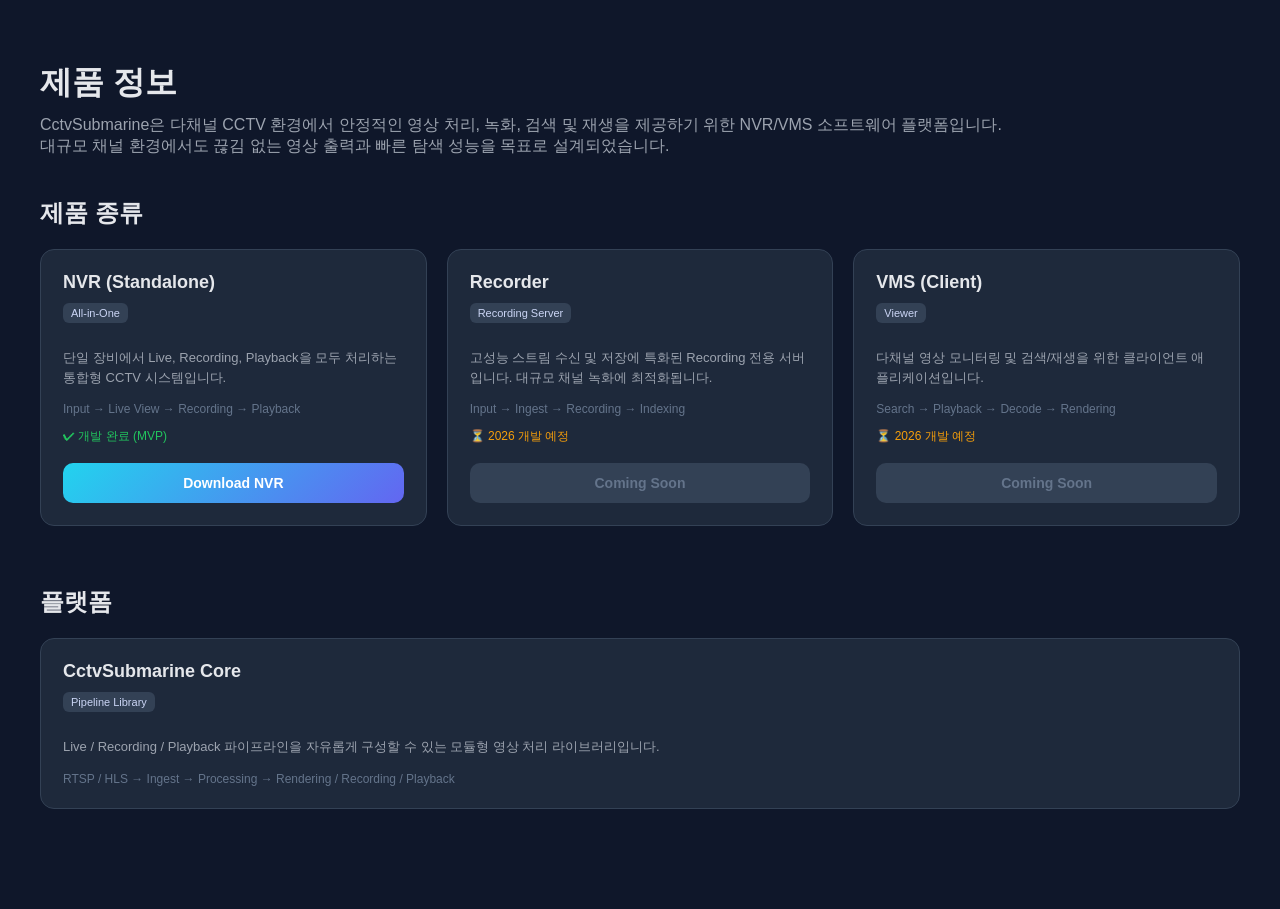
==== sub/products.html @ 97cc27fa "fix folder structure" ====
<!DOCTYPE html>
<html lang="ko">
<head>
<meta charset="UTF-8">
<meta name="viewport" content="width=device-width, initial-scale=1.0">
<title>CctvSubmarine - Products</title>

<style>
body {
    margin: 0;
    font-family: 'Segoe UI', 'Pretendard', sans-serif;
    background: #0f172a;
    color: #e5e7eb;
}

.container {
    max-width: 1200px;
    margin: 0 auto;
    padding: 40px 20px;
}

h1 {
    font-size: 32px;
    margin-bottom: 10px;
}

.subtitle {
    color: #9ca3af;
    margin-bottom: 40px;
}

/* section */
.section {
    margin-bottom: 60px;
}

/* cards */
.product-grid {
    display: grid;
    grid-template-columns: repeat(auto-fit, minmax(260px, 1fr));
    gap: 20px;
}

/* card */
.card {
    background: #1e293b;
    border: 1px solid #334155;
    border-radius: 14px;
    padding: 22px;
    transition: all 0.25s;
}

.card:hover {
    transform: translateY(-6px);
    border-color: #38bdf8;
}

.card h3 {
    margin: 0 0 10px;
    font-size: 18px;
}

.card .tag {
    display: inline-block;
    font-size: 11px;
    padding: 4px 8px;
    border-radius: 6px;
    margin-bottom: 12px;
    background: #334155;
    color: #cbd5f5;
}

.card p {
    font-size: 13px;
    color: #9ca3af;
    line-height: 1.5;
}

/* status */
.status {
    margin-top: 12px;
    font-size: 12px;
}

.status.done {
    color: #22c55e;
}

.status.progress {
    color: #f59e0b;
}

/* pipeline hint */
.pipeline {
    margin-top: 15px;
    font-size: 12px;
    color: #64748b;
}

/* mini download section */
.download-mini {
    margin-top: 18px;
}

/* 공통 버튼 */
.download-btn {
    display: block;
    width: 100%;
    text-align: center;
    padding: 12px 0;
    border-radius: 10px;
    font-size: 14px;
    font-weight: 600;
    text-decoration: none;
    transition: all 0.25s ease;
}

/* 활성 다운로드 버튼 */
.download-btn:not(.disabled) {
    background: linear-gradient(135deg, #22d3ee, #6366f1);
    color: white;
}

.download-btn:not(.disabled):hover {
    transform: translateY(-2px);
    box-shadow: 0 8px 20px rgba(0,0,0,0.35);
}

/* 비활성 */
.download-btn.disabled {
    background: #334155;
    color: #64748b;
    pointer-events: none;
}

</style>

</head>
<body>

<div class="container">

    <h1>제품 정보</h1>
    <div class="subtitle">
        CctvSubmarine은 다채널 CCTV 환경에서 안정적인 영상 처리, 녹화, 검색 및 재생을 제공하기 위한 NVR/VMS 소프트웨어 플랫폼입니다.<br>
        대규모 채널 환경에서도 끊김 없는 영상 출력과 빠른 탐색 성능을 목표로 설계되었습니다.    </div>

    <!-- PRODUCTS -->
    <div class="section">
        <h2>제품 종류</h2>

        <div class="product-grid">

            <!-- NVR -->
            <div class="card">
                <h3>NVR (Standalone)</h3>
                <div class="tag">All-in-One</div>

                <p>
                    단일 장비에서 Live, Recording, Playback을 모두 처리하는
                    통합형 CCTV 시스템입니다.
                </p>

                <div class="pipeline">
                    Input → Live View → Recording → Playback
                </div>

                <div class="status done">
                    ✔ 개발 완료 (MVP)
                </div>

                <div class="download-mini">
                    <a class="btn download-btn" href="/downloads/nvr.zip">
                        Download NVR
                    </a>
                </div>

            </div>

            <!-- RECORDER -->
            <div class="card">
                <h3>Recorder</h3>
                <div class="tag">Recording Server</div>

                <p>
                    고성능 스트림 수신 및 저장에 특화된 Recording 전용 서버입니다.
                    대규모 채널 녹화에 최적화됩니다.
                </p>

                <div class="pipeline">
                    Input → Ingest → Recording → Indexing
                </div>

                <div class="status progress">
                    ⏳ 2026 개발 예정
                </div>

                <div class="download-mini">
                    <a class="btn download-btn disabled" href="#">
                        Coming Soon
                    </a>
                </div>                
            </div>

            <!-- VMS -->
            <div class="card">
                <h3>VMS (Client)</h3>
                <div class="tag">Viewer</div>

                <p>
                    다채널 영상 모니터링 및 검색/재생을 위한 클라이언트 애플리케이션입니다.
                </p>

                <div class="pipeline">
                    Search → Playback → Decode → Rendering
                </div>

                <div class="status progress">
                    ⏳ 2026 개발 예정
                </div>

                <div class="download-mini">
                    <a class="btn download-btn disabled" href="#">
                        Coming Soon
                    </a>
                </div>                
            </div>

        </div>
    </div>

    <!-- PLATFORM -->
    <div class="section">
        <h2>플랫폼</h2>

        <div class="card">
            <h3>CctvSubmarine Core</h3>
            <div class="tag">Pipeline Library</div>

            <p>
                Live / Recording / Playback 파이프라인을 자유롭게 구성할 수 있는
                모듈형 영상 처리 라이브러리입니다.
            </p>

            <div class="pipeline">
                RTSP / HLS → Ingest → Processing → Rendering / Recording / Playback
            </div>
        </div>
    </div>

</div>

</body>
</html>


<script>
function sendHeight() {
    const height = document.body.scrollHeight;
    parent.postMessage({ 
        type: "resize", 
        source: "products",
        height: height 
    }, "*");
}

window.onload = sendHeight;
window.onresize = sendHeight;
</script>
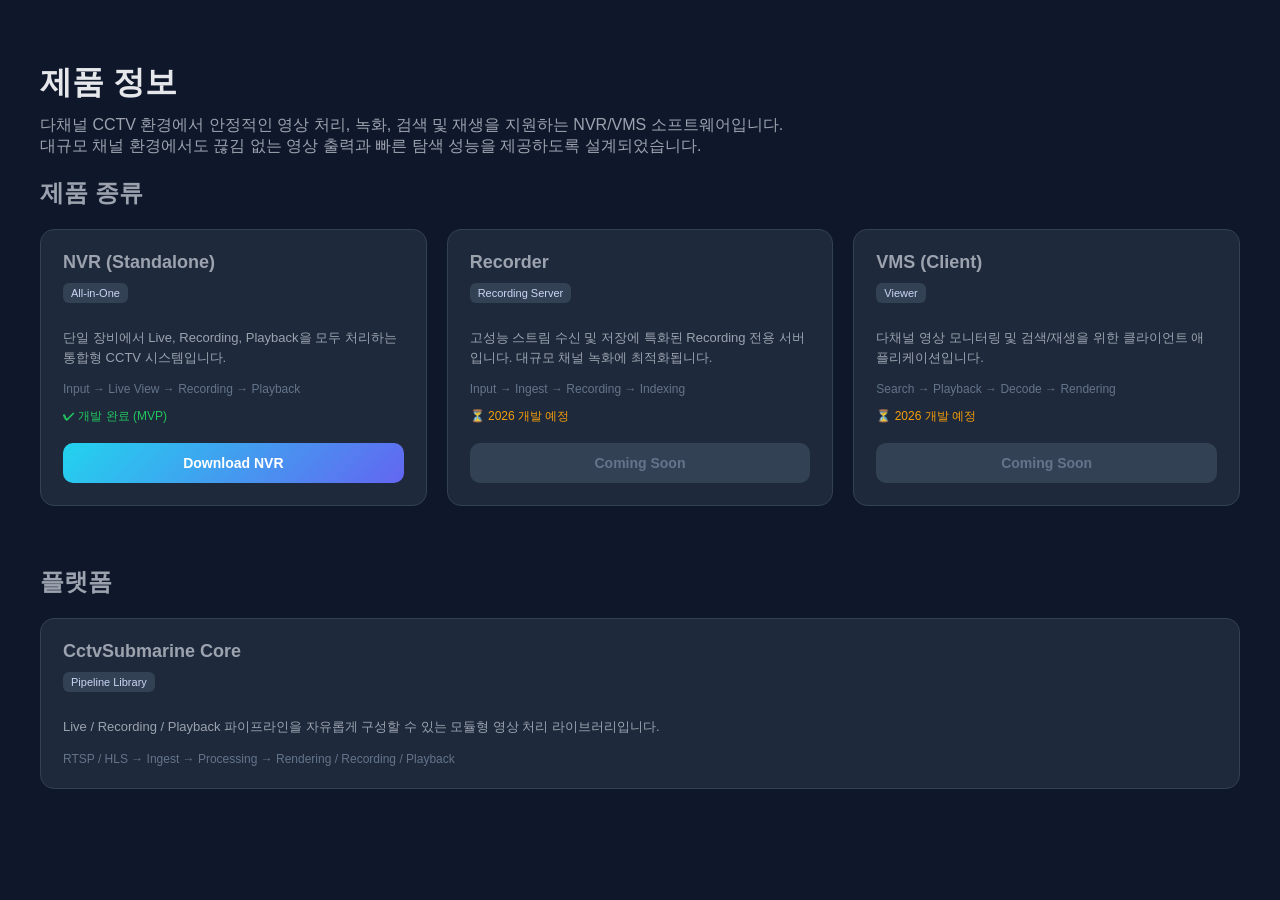
==== commit adc83a00: "제품 정보 설명 수정" ====
--- a/sub/products.html
+++ b/sub/products.html
@@ -142,9 +142,8 @@
 
     <h1>제품 정보</h1>
     <div class="subtitle">
-        CctvSubmarine은 다채널 CCTV 환경에서 안정적인 영상 처리, 녹화, 검색 및 재생을 제공하기 위한 NVR/VMS 소프트웨어 플랫폼입니다.<br>
-        대규모 채널 환경에서도 끊김 없는 영상 출력과 빠른 탐색 성능을 목표로 설계되었습니다.    </div>
-
+    다채널 CCTV 환경에서 안정적인 영상 처리, 녹화, 검색 및 재생을 지원하는 NVR/VMS 소프트웨어입니다.<br>
+    대규모 채널 환경에서도 끊김 없는 영상 출력과 빠른 탐색 성능을 제공하도록 설계되었습니다.
     <!-- PRODUCTS -->
     <div class="section">
         <h2>제품 종류</h2>
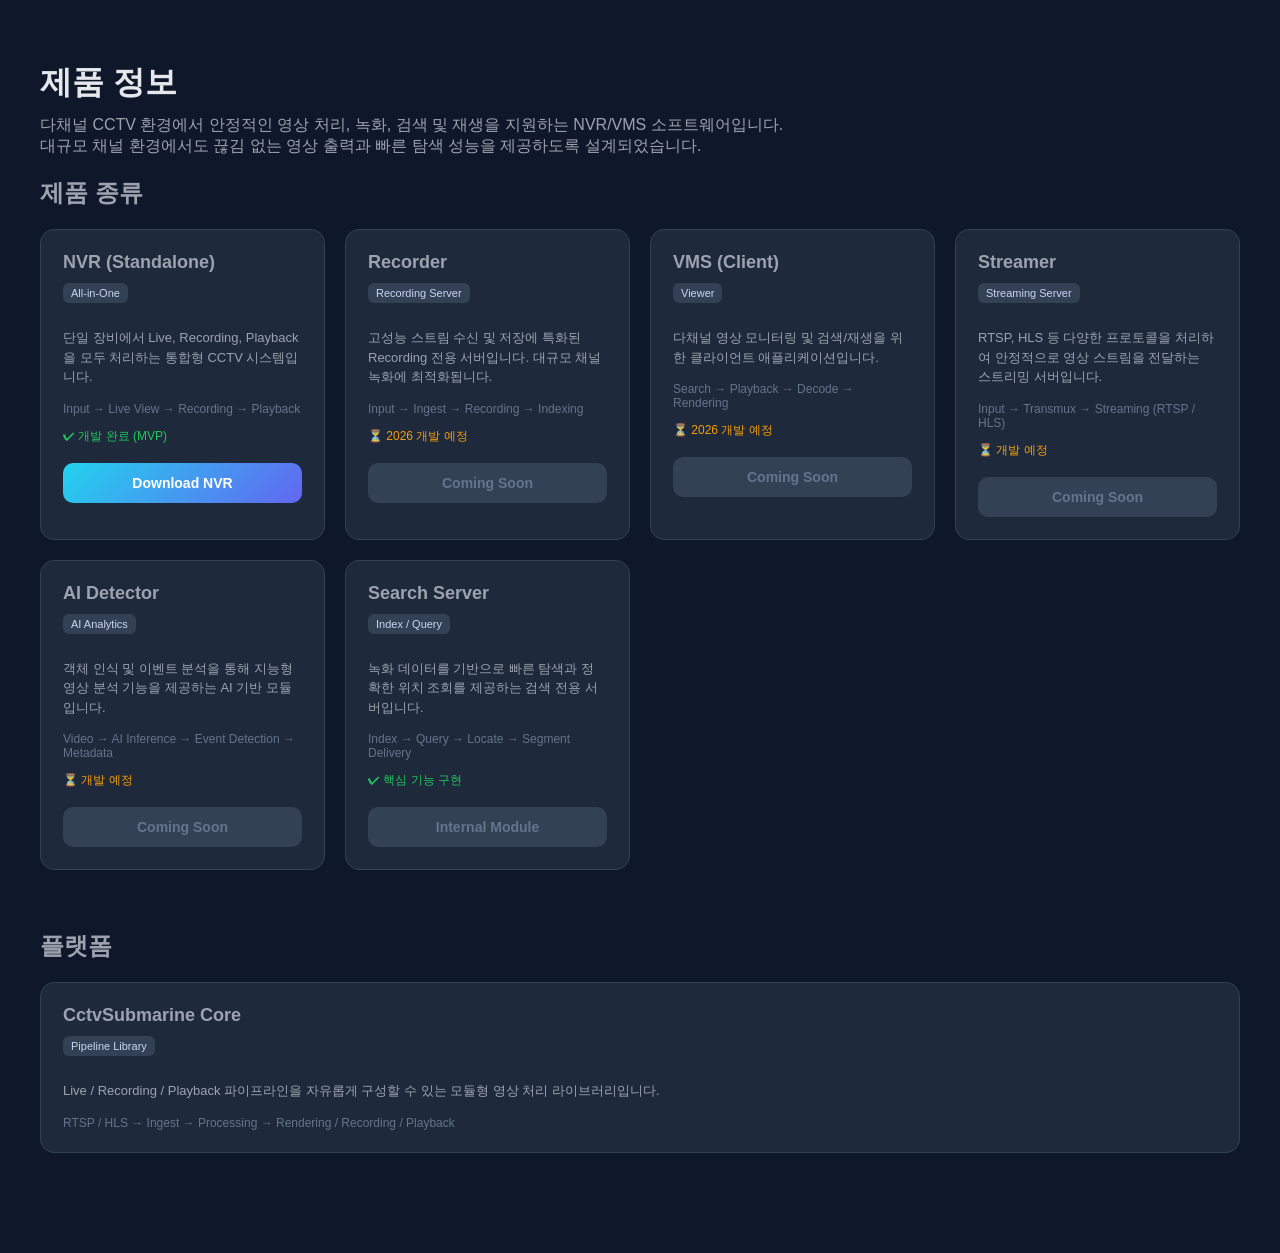
==== commit 296e5b2f: "제품 추가" ====
--- a/sub/products.html
+++ b/sub/products.html
@@ -225,6 +225,83 @@
                 </div>                
             </div>
 
+            <!-- Streamer -->            
+            <div class="card">
+                <h3>Streamer</h3>
+                <div class="tag">Streaming Server</div>
+
+                <p>
+                    RTSP, HLS 등 다양한 프로토콜을 처리하여
+                    안정적으로 영상 스트림을 전달하는 스트리밍 서버입니다.
+                </p>
+
+                <div class="pipeline">
+                    Input → Transmux → Streaming (RTSP / HLS)
+                </div>
+
+                <div class="status progress">
+                    ⏳ 개발 예정
+                </div>
+
+                <div class="download-mini">
+                    <a class="btn download-btn disabled" href="#">
+                        Coming Soon
+                    </a>
+                </div>
+            </div>
+
+            <!-- AI Detector -->            
+            <div class="card">
+                <h3>AI Detector</h3>
+                <div class="tag">AI Analytics</div>
+
+                <p>
+                    객체 인식 및 이벤트 분석을 통해
+                    지능형 영상 분석 기능을 제공하는 AI 기반 모듈입니다.
+                </p>
+
+                <div class="pipeline">
+                    Video → AI Inference → Event Detection → Metadata
+                </div>
+
+                <div class="status progress">
+                    ⏳ 개발 예정
+                </div>
+
+                <div class="download-mini">
+                    <a class="btn download-btn disabled" href="#">
+                        Coming Soon
+                    </a>
+                </div>
+            </div>            
+                  
+            <!-- Search Server -->                
+            <div class="card">
+                <h3>Search Server</h3>
+                <div class="tag">Index / Query</div>
+
+                <p>
+                    녹화 데이터를 기반으로 빠른 탐색과 정확한 위치 조회를 제공하는
+                    검색 전용 서버입니다.
+                </p>
+
+                <div class="pipeline">
+                    Index → Query → Locate → Segment Delivery
+                </div>
+
+                <div class="status done">
+                    ✔ 핵심 기능 구현
+                </div>
+
+                <div class="download-mini">
+                    <a class="btn download-btn disabled" href="#">
+                        Internal Module
+                    </a>
+                </div>
+            </div>            
+
+
+
         </div>
     </div>
 
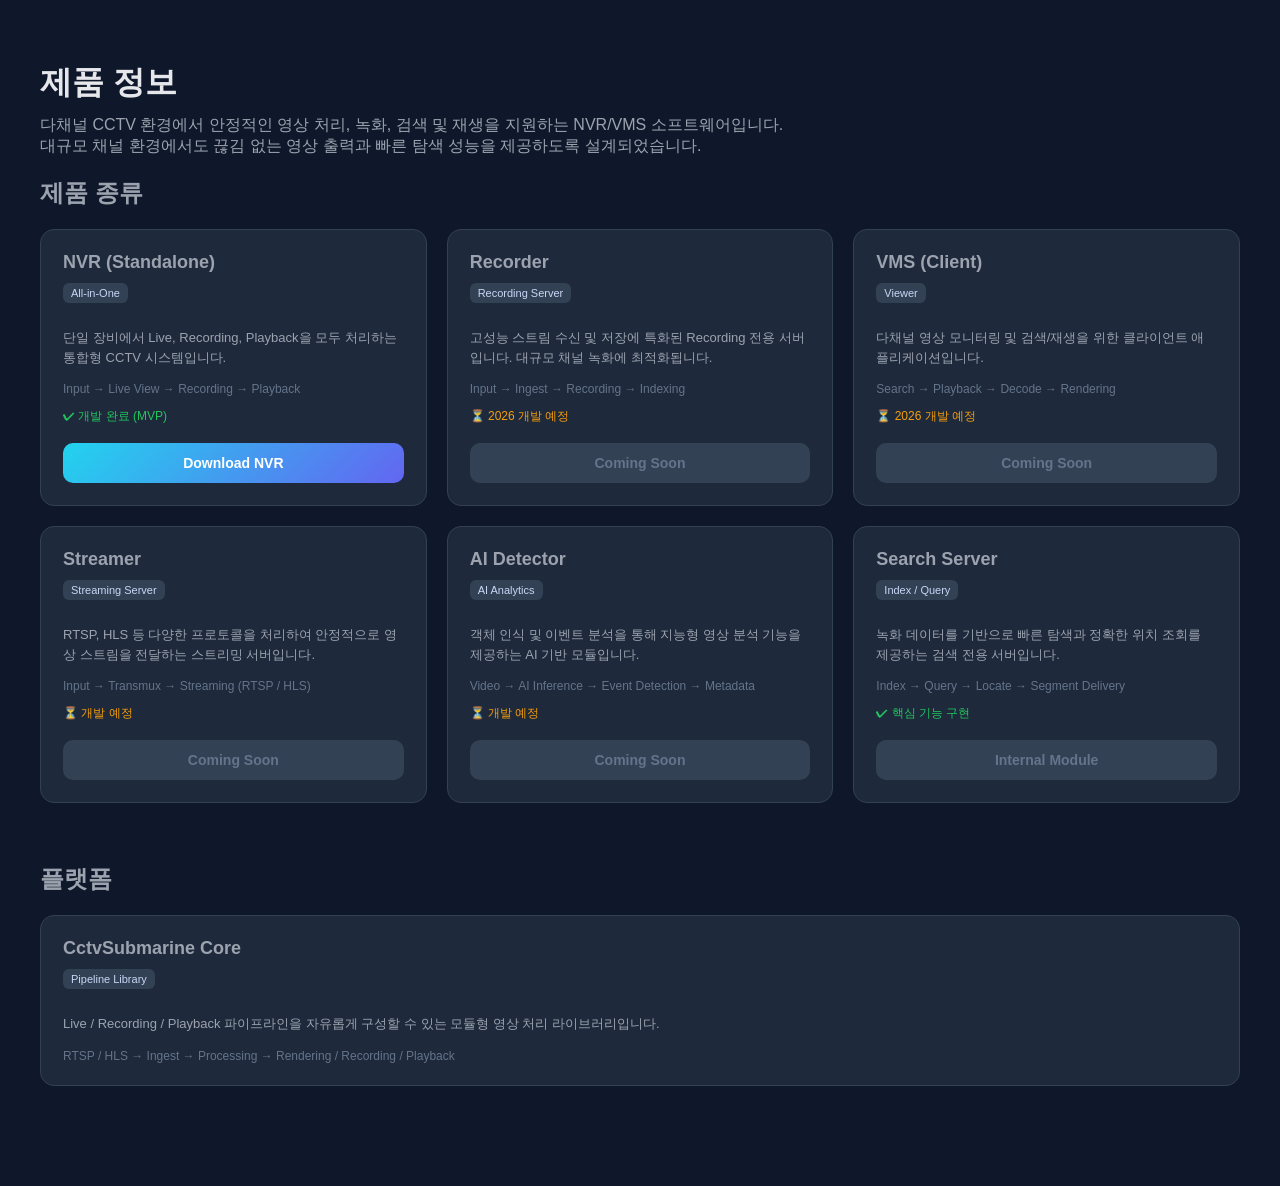
==== commit b91c9d40: "제품 배치 3*3" ====
--- a/sub/products.html
+++ b/sub/products.html
@@ -35,10 +35,29 @@
 }
 
 /* cards */
+/*
 .product-grid {
     display: grid;
     grid-template-columns: repeat(auto-fit, minmax(260px, 1fr));
     gap: 20px;
+}
+*/
+.product-grid {
+    display: grid;
+    grid-template-columns: repeat(3, 1fr);
+    gap: 20px;
+}
+
+@media (max-width: 900px) {
+    .product-grid {
+        grid-template-columns: repeat(2, 1fr);
+    }
+}
+
+@media (max-width: 500px) {
+    .product-grid {
+        grid-template-columns: 1fr;
+    }
 }
 
 /* card */
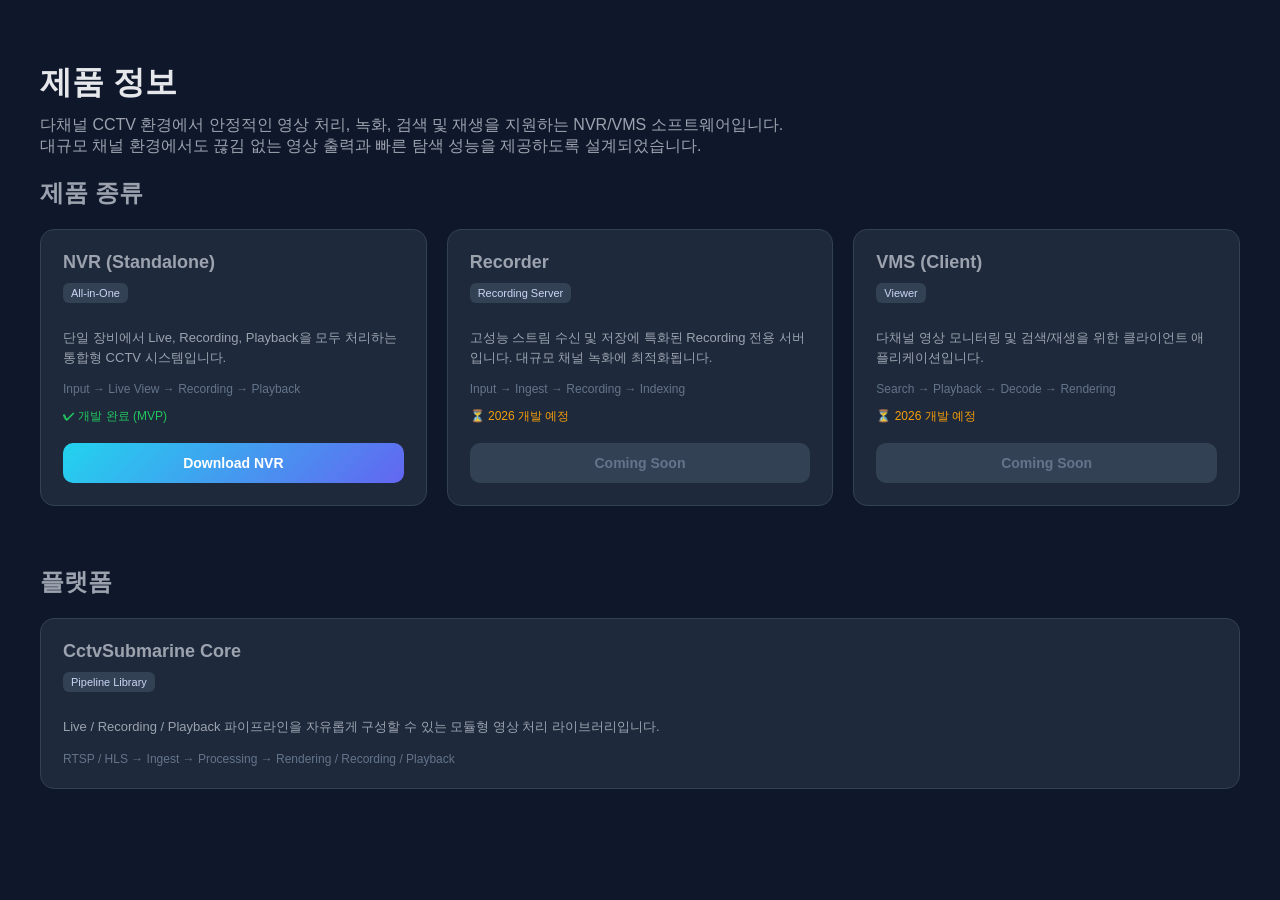
==== commit e18ef62c: "제품 구성을 원래대로 3개로 표시" ====
--- a/sub/products.html
+++ b/sub/products.html
@@ -244,81 +244,6 @@
                 </div>                
             </div>
 
-            <!-- Streamer -->            
-            <div class="card">
-                <h3>Streamer</h3>
-                <div class="tag">Streaming Server</div>
-
-                <p>
-                    RTSP, HLS 등 다양한 프로토콜을 처리하여
-                    안정적으로 영상 스트림을 전달하는 스트리밍 서버입니다.
-                </p>
-
-                <div class="pipeline">
-                    Input → Transmux → Streaming (RTSP / HLS)
-                </div>
-
-                <div class="status progress">
-                    ⏳ 개발 예정
-                </div>
-
-                <div class="download-mini">
-                    <a class="btn download-btn disabled" href="#">
-                        Coming Soon
-                    </a>
-                </div>
-            </div>
-
-            <!-- AI Detector -->            
-            <div class="card">
-                <h3>AI Detector</h3>
-                <div class="tag">AI Analytics</div>
-
-                <p>
-                    객체 인식 및 이벤트 분석을 통해
-                    지능형 영상 분석 기능을 제공하는 AI 기반 모듈입니다.
-                </p>
-
-                <div class="pipeline">
-                    Video → AI Inference → Event Detection → Metadata
-                </div>
-
-                <div class="status progress">
-                    ⏳ 개발 예정
-                </div>
-
-                <div class="download-mini">
-                    <a class="btn download-btn disabled" href="#">
-                        Coming Soon
-                    </a>
-                </div>
-            </div>            
-                  
-            <!-- Search Server -->                
-            <div class="card">
-                <h3>Search Server</h3>
-                <div class="tag">Index / Query</div>
-
-                <p>
-                    녹화 데이터를 기반으로 빠른 탐색과 정확한 위치 조회를 제공하는
-                    검색 전용 서버입니다.
-                </p>
-
-                <div class="pipeline">
-                    Index → Query → Locate → Segment Delivery
-                </div>
-
-                <div class="status done">
-                    ✔ 핵심 기능 구현
-                </div>
-
-                <div class="download-mini">
-                    <a class="btn download-btn disabled" href="#">
-                        Internal Module
-                    </a>
-                </div>
-            </div>            
-
 
 
         </div>
